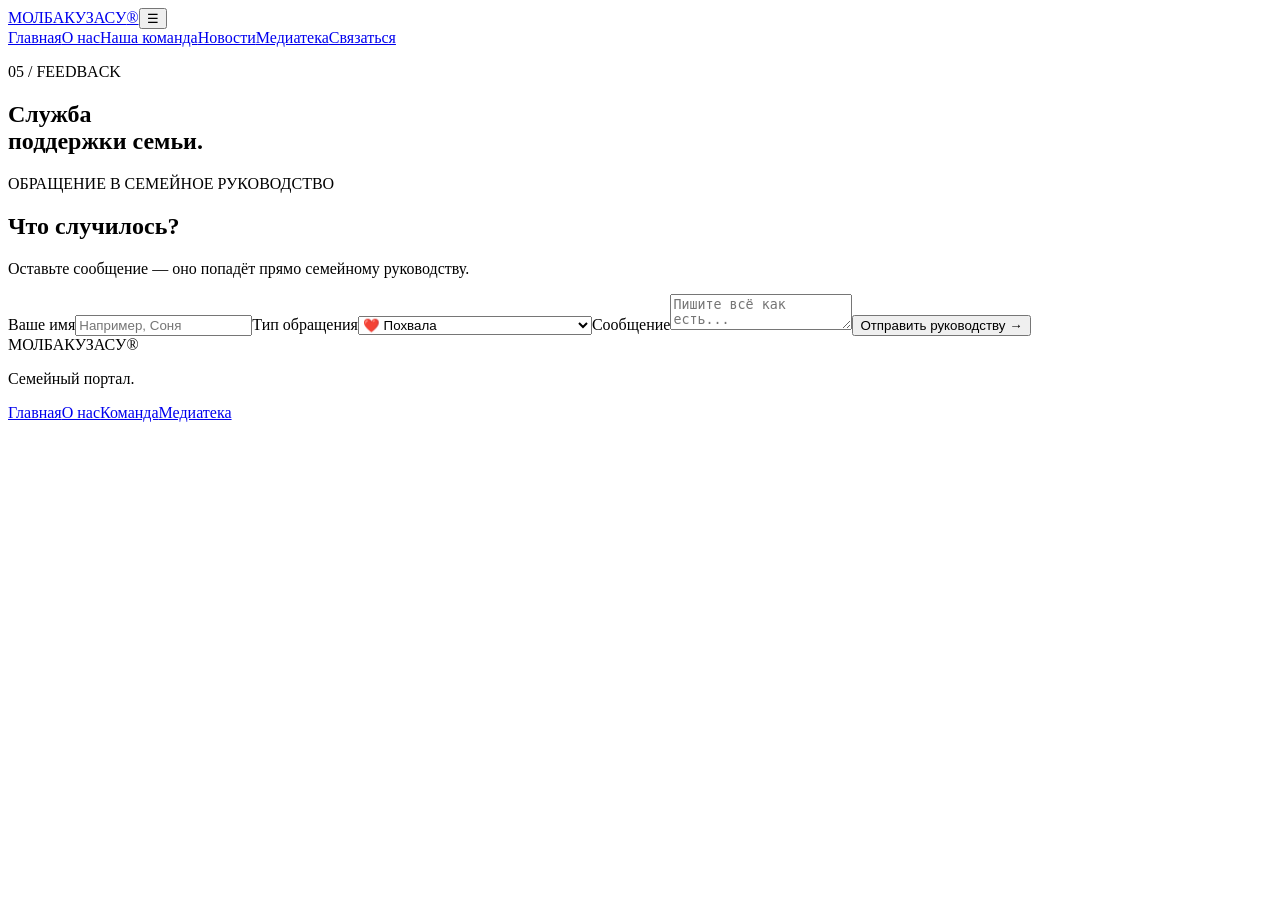
==== contacts.html @ fbbb7d08 "Add files via upload" ====
<!doctype html><html lang="ru"><head><meta charset="UTF-8"><meta name="viewport" content="width=device-width,initial-scale=1,viewport-fit=cover"><title>Обратная связь — МолБаКуЗаСу</title><link rel="stylesheet" href="css/style.css"></head><body>
<header class="header"><a class="logo" href="index.html">МОЛБАКУЗАСУ<span>®</span></a><button class="menu-btn" type="button" aria-label="Открыть меню" aria-expanded="false">☰</button><nav class="nav"><a href="index.html">Главная</a><a href="about.html">О нас</a><a href="team.html">Наша команда</a><a href="news.html">Новости</a><a href="gallery.html">Медиатека</a><a class="nav-cta active" href="contacts.html">Связаться</a></nav></header>
<section class="page-hero"><p class="eyebrow">05 / FEEDBACK</p><h1>Служба<br>поддержки семьи.</h1></section>
<section class="page-content"><div class="form-wrap"><p class="eyebrow">ОБРАЩЕНИЕ В СЕМЕЙНОЕ РУКОВОДСТВО</p><h2>Что случилось?</h2><p class="form-explainer">Оставьте сообщение — оно попадёт прямо семейному руководству.</p><form class="form" id="feedbackForm"><input type="hidden" name="subject" value="Новое сообщение с семейного сайта"><label>Ваше имя<input required name="name" maxlength="80" placeholder="Например, Соня"></label><label>Тип обращения<select name="type"><option>❤️ Похвала</option><option>😡 Жалоба</option><option>💡 Предложение</option><option>😂 Просто хотел(а) что-то сказать</option></select></label><label>Сообщение<textarea required maxlength="2000" name="message" placeholder="Пишите всё как есть..."></textarea></label><button class="button button-dark" type="submit">Отправить руководству →</button></form><div class="form-status" id="formStatus" aria-live="polite"></div></div></section>
<footer class="footer"><div><div class="logo">МОЛБАКУЗАСУ<span>®</span></div><p>Семейный портал.</p></div><div class="footer-links"><a href="index.html">Главная</a><a href="about.html">О нас</a><a href="team.html">Команда</a><a href="gallery.html">Медиатека</a></div></footer><script src="js/site-config.js"></script><script src="js/script.js"></script></body></html>
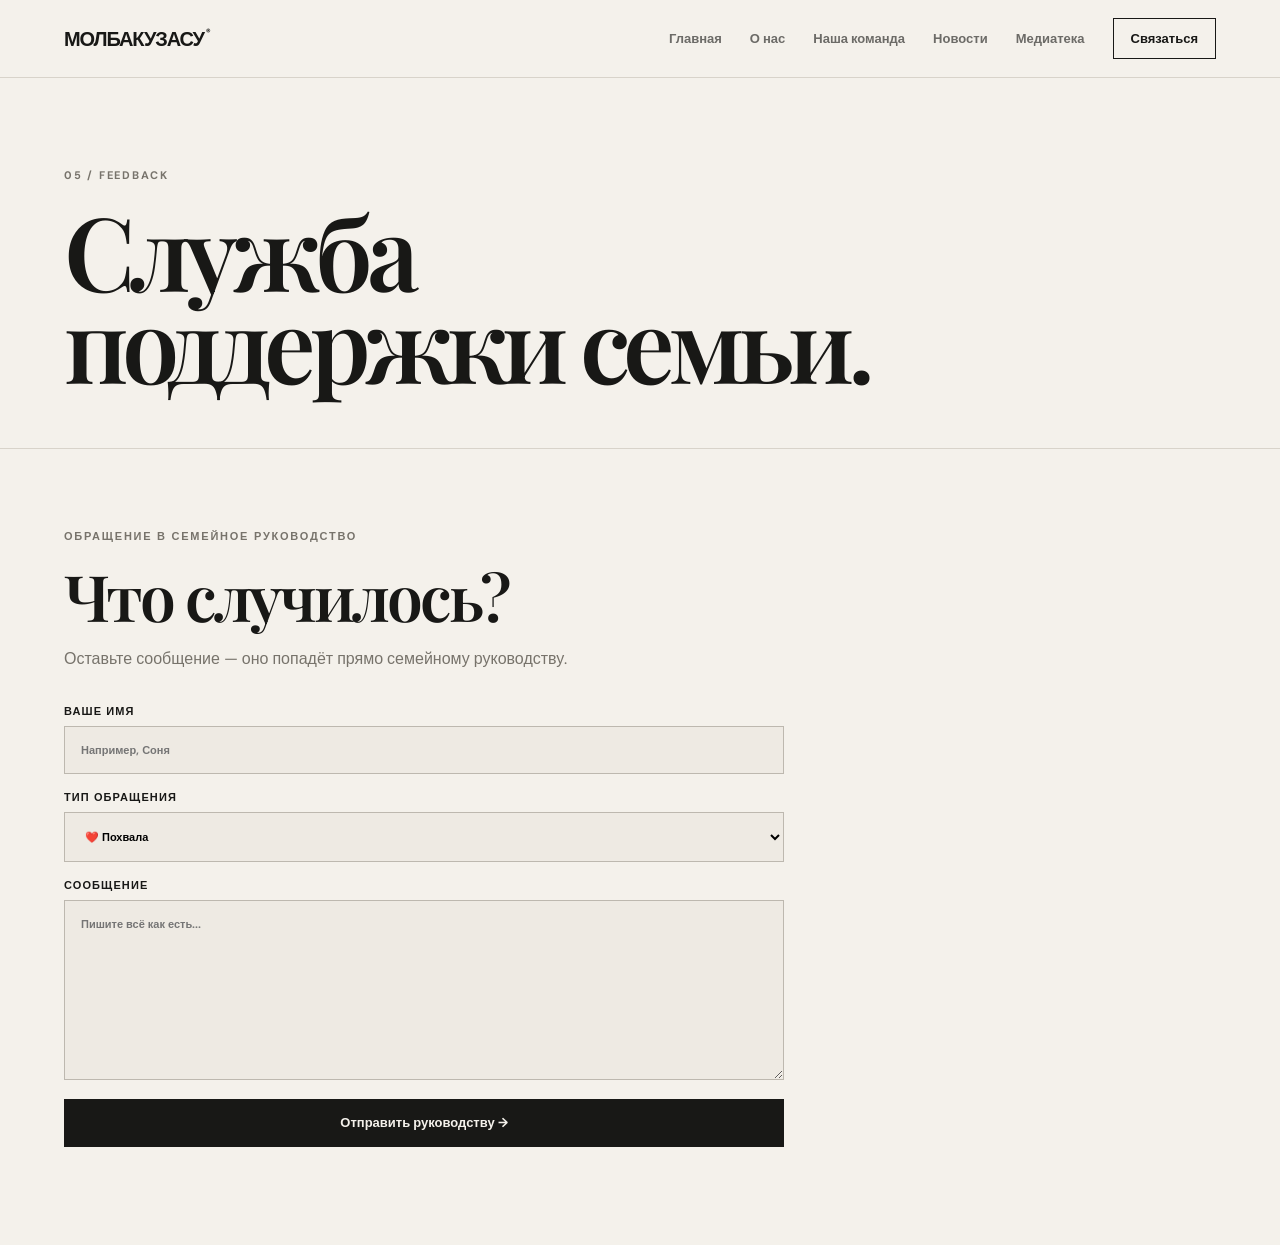
==== commit 99f40dc6: "Update contacts.html" ====
--- a/contacts.html
+++ b/contacts.html
@@ -1,5 +1,146 @@
-<!doctype html><html lang="ru"><head><meta charset="UTF-8"><meta name="viewport" content="width=device-width,initial-scale=1,viewport-fit=cover"><title>Обратная связь — МолБаКуЗаСу</title><link rel="stylesheet" href="css/style.css"></head><body>
-<header class="header"><a class="logo" href="index.html">МОЛБАКУЗАСУ<span>®</span></a><button class="menu-btn" type="button" aria-label="Открыть меню" aria-expanded="false">☰</button><nav class="nav"><a href="index.html">Главная</a><a href="about.html">О нас</a><a href="team.html">Наша команда</a><a href="news.html">Новости</a><a href="gallery.html">Медиатека</a><a class="nav-cta active" href="contacts.html">Связаться</a></nav></header>
-<section class="page-hero"><p class="eyebrow">05 / FEEDBACK</p><h1>Служба<br>поддержки семьи.</h1></section>
-<section class="page-content"><div class="form-wrap"><p class="eyebrow">ОБРАЩЕНИЕ В СЕМЕЙНОЕ РУКОВОДСТВО</p><h2>Что случилось?</h2><p class="form-explainer">Оставьте сообщение — оно попадёт прямо семейному руководству.</p><form class="form" id="feedbackForm"><input type="hidden" name="subject" value="Новое сообщение с семейного сайта"><label>Ваше имя<input required name="name" maxlength="80" placeholder="Например, Соня"></label><label>Тип обращения<select name="type"><option>❤️ Похвала</option><option>😡 Жалоба</option><option>💡 Предложение</option><option>😂 Просто хотел(а) что-то сказать</option></select></label><label>Сообщение<textarea required maxlength="2000" name="message" placeholder="Пишите всё как есть..."></textarea></label><button class="button button-dark" type="submit">Отправить руководству →</button></form><div class="form-status" id="formStatus" aria-live="polite"></div></div></section>
-<footer class="footer"><div><div class="logo">МОЛБАКУЗАСУ<span>®</span></div><p>Семейный портал.</p></div><div class="footer-links"><a href="index.html">Главная</a><a href="about.html">О нас</a><a href="team.html">Команда</a><a href="gallery.html">Медиатека</a></div></footer><script src="js/site-config.js"></script><script src="js/script.js"></script></body></html>
+<!doctype html>
+<html lang="ru">
+
+<head>
+  <meta charset="UTF-8">
+
+  <meta
+    name="viewport"
+    content="width=device-width, initial-scale=1, viewport-fit=cover"
+  >
+
+  <title>Обратная связь — МолБаКуЗаСу</title>
+
+  <link rel="stylesheet" href="css/style.css?v=4">
+</head>
+
+<body>
+
+  <header class="header">
+
+    <a class="logo" href="index.html">
+      МОЛБАКУЗАСУ<span>®</span>
+    </a>
+
+    <button
+      class="menu-btn"
+      type="button"
+      aria-label="Открыть меню"
+      aria-expanded="false"
+    >
+      ☰
+    </button>
+
+    <nav class="nav">
+      <a href="index.html">Главная</a>
+      <a href="about.html">О нас</a>
+      <a href="team.html">Наша команда</a>
+      <a href="news.html">Новости</a>
+      <a href="gallery.html">Медиатека</a>
+      <a class="nav-cta active" href="contacts.html">Связаться</a>
+    </nav>
+
+  </header>
+
+
+  <section class="page-hero">
+
+    <p class="eyebrow">05 / FEEDBACK</p>
+
+    <h1>
+      Служба<br>
+      поддержки семьи.
+    </h1>
+
+  </section>
+
+
+  <section class="page-content">
+
+    <div class="form-wrap">
+
+      <p class="eyebrow">
+        ОБРАЩЕНИЕ В СЕМЕЙНОЕ РУКОВОДСТВО
+      </p>
+
+      <h2>Что случилось?</h2>
+
+      <p class="form-explainer">
+        Оставьте сообщение — оно попадёт прямо семейному руководству.
+      </p>
+
+
+      <form
+        class="form"
+        id="feedbackForm"
+        action="https://formspree.io/f/xqpzwjao"
+        method="POST"
+      >
+
+        <input
+          type="hidden"
+          name="subject"
+          value="Новое сообщение с семейного сайта МолБаКуЗаСу"
+        >
+
+
+        <label>
+          Ваше имя
+
+          <input
+            required
+            name="name"
+            maxlength="80"
+            placeholder="Например, Соня"
+          >
+        </label>
+
+
+        <label>
+          Тип обращения
+
+          <select name="type">
+
+            <option>❤️ Похвала</option>
+
+            <option>😡 Жалоба</option>
+
+            <option>💡 Предложение</option>
+
+            <option>
+              😂 Просто хотел(а) что-то сказать
+            </option>
+
+          </select>
+        </label>
+
+
+        <label>
+          Сообщение
+
+          <textarea
+            required
+            maxlength="2000"
+            name="message"
+            placeholder="Пишите всё как есть..."
+          ></textarea>
+        </label>
+
+
+        <button
+          class="button button-dark"
+          type="submit"
+        >
+          Отправить руководству →
+        </button>
+
+      </form>
+
+
+      <div
+        class="form-status"
+        id="formStatus"
+        aria-live="polite"
+      ></div>
+
+    </div>
--- a/css/style.css
+++ b/css/style.css
@@ -0,0 +1,66 @@
+@import url('https://fonts.googleapis.com/css2?family=DM+Sans:wght@400;500;600;700;800&family=Playfair+Display:ital,wght@0,500;0,600;0,700;1,500&display=swap');
+
+:root{--bg:#f4f1eb;--ink:#181816;--muted:#77736b;--line:#d8d3ca;--soft:#e6e1d8;--sand:#c9c0b0;--dark:#181816}
+*{box-sizing:border-box}html{scroll-behavior:smooth;-webkit-text-size-adjust:100%}body{margin:0;background:var(--bg);color:var(--ink);font-family:"DM Sans",sans-serif;overflow-x:hidden}img{display:block;max-width:100%}a{color:inherit;text-decoration:none}button,input,select,textarea{font:inherit}button:disabled{opacity:.55;cursor:not-allowed}
+
+.header{height:78px;padding:0 5vw;display:flex;align-items:center;justify-content:space-between;border-bottom:1px solid var(--line);background:rgba(244,241,235,.97);position:sticky;top:0;z-index:50;backdrop-filter:blur(10px)}
+.logo{font-size:20px;font-weight:800;letter-spacing:-.055em;white-space:nowrap}.logo span{font-size:9px;vertical-align:top;margin-left:2px}.nav{display:flex;gap:28px;align-items:center;font-size:13px;font-weight:600}.nav a{opacity:.62}.nav a:hover,.nav a.active{opacity:1}.nav-cta{border:1px solid var(--ink)!important;padding:11px 17px;opacity:1!important}.menu-btn{display:none;background:none;border:0;color:inherit;font-size:27px;line-height:1;padding:9px;margin-right:-9px;cursor:pointer}
+
+.hero{min-height:calc(100dvh - 78px);display:grid;grid-template-columns:1fr 1fr;padding:5vw;gap:6vw;align-items:center}.eyebrow{font-size:11px;letter-spacing:.16em;font-weight:700;margin:0 0 22px;text-transform:uppercase;color:var(--muted)}.hero h1{font:600 clamp(46px,5.9vw,86px)/.94 "Playfair Display",serif;letter-spacing:-.052em;margin:0 0 30px;overflow-wrap:anywhere}.hero h1 em{font-weight:500}.lead{font-size:18px;line-height:1.6;max-width:590px;color:#5d5a54}.hero-actions{display:flex;gap:12px;margin-top:34px;flex-wrap:wrap}.button{display:inline-flex;align-items:center;justify-content:center;min-height:48px;padding:14px 21px;font-weight:700;font-size:13px;border:1px solid var(--ink);text-align:center}.button-dark{background:var(--ink);color:var(--bg)}.button-light{background:transparent}.hero-photo{aspect-ratio:1/1.08;position:relative;overflow:hidden;background:#d7d0c4}.hero-photo img{width:100%;height:100%;object-fit:cover;position:absolute;inset:0;z-index:2}.placeholder-text{font:600 clamp(35px,5vw,72px)/.85 "Playfair Display",serif;padding:10%;opacity:.35}.photo-label{position:absolute;z-index:3;bottom:20px;left:20px;background:var(--bg);padding:8px 11px;font-size:9px;font-weight:800;letter-spacing:.13em}
+
+.ticker{min-height:55px;border-block:1px solid var(--line);display:flex;gap:18px;justify-content:space-around;align-items:center;font-size:10px;font-weight:800;letter-spacing:.15em;white-space:nowrap;padding:0 5vw}.ticker span{font-size:14px}
+.section{padding:110px 5vw}.intro{display:grid;grid-template-columns:1fr 1fr;gap:10vw}.section h2,.page-content h2{font:600 clamp(38px,5vw,68px)/.98 "Playfair Display",serif;letter-spacing:-.045em;margin:0}.intro-text{max-width:540px;padding-top:35px}.intro-text p{font-size:19px;line-height:1.65;color:#5d5a54}.text-link{display:inline-block;margin-top:20px;font-size:13px;font-weight:800;border-bottom:1px solid;padding-bottom:4px}.stats{padding-top:0;display:grid;grid-template-columns:repeat(3,1fr);gap:1px}.stat{border-top:1px solid #bdb8af;padding:28px 0;display:flex;flex-direction:column;gap:7px}.stat strong{font:600 58px "Playfair Display",serif}.stat span{font-size:12px;text-transform:uppercase;letter-spacing:.08em;color:var(--muted)}
+
+.news-preview{background:var(--dark);color:var(--bg)}.section-heading{display:flex;justify-content:space-between;align-items:flex-end;margin-bottom:55px;gap:30px}.section-heading .eyebrow{color:#8e8981}.news-preview .section-heading .eyebrow{color:#aaa69e}.news-grid{display:grid;grid-template-columns:1.4fr 1fr;gap:1px;background:#494842}.news-card{background:var(--dark);border:1px solid #494842;min-height:370px;padding:40px;display:flex;flex-direction:column;align-items:flex-start}.news-card.featured{background:#24241f}.news-number{font:500 50px "Playfair Display",serif;opacity:.35}.news-type{font-size:10px;letter-spacing:.15em;font-weight:800;color:#aaa69e}.news-card h3{font:500 38px/1.05 "Playfair Display",serif;margin:20px 0 12px}.news-card p:not(.news-type){color:#aaa69e;line-height:1.5;max-width:430px}.news-card a{margin-top:auto;font-size:12px;font-weight:800;border-bottom:1px solid}
+
+.team-preview{background:var(--soft)}.people-mini{display:grid;grid-template-columns:repeat(6,1fr);gap:14px}.person-mini{min-width:0;background:var(--bg);padding:15px}.person-mini span{display:block;font-weight:800;margin-top:14px}.person-mini small{display:block;color:var(--muted);margin-top:4px;font-size:11px;line-height:1.35}.avatar{aspect-ratio:1;background:#cbc4b7;display:grid;place-items:center;font:500 55px "Playfair Display",serif;position:relative;overflow:hidden}.avatar img{position:absolute;inset:0;width:100%;height:100%;object-fit:cover;z-index:2}
+.manifesto{text-align:center}.manifesto blockquote{font:500 clamp(40px,6vw,78px)/1.02 "Playfair Display",serif;letter-spacing:-.04em;margin:0 auto;max-width:1000px}.signature{color:var(--muted);margin-top:25px;font-size:13px}.contact-strip{padding:80px 5vw;background:var(--sand);display:flex;align-items:center;justify-content:space-between;gap:30px}.contact-strip h2{font:600 clamp(42px,5vw,65px)/.95 "Playfair Display",serif;margin:0}
+
+.footer{padding:60px 5vw 30px;display:grid;grid-template-columns:1fr 1fr auto;gap:30px;align-items:end;border-top:1px solid var(--line)}.footer p{color:var(--muted);font-size:12px}.footer-links{display:flex;flex-wrap:wrap;gap:18px;font-size:12px;font-weight:700}.copyright{text-align:right}
+
+.page-hero{padding:90px 5vw 60px;border-bottom:1px solid var(--line)}.page-hero h1{font:600 clamp(55px,8vw,110px)/.9 "Playfair Display",serif;letter-spacing:-.06em;margin:0;max-width:1050px;overflow-wrap:anywhere}.page-content{padding:80px 5vw}.family-grid{display:grid;grid-template-columns:repeat(3,1fr);gap:22px}.family-card{min-width:0;background:var(--soft);padding:15px}.family-card.highlight-card,.family-card.junior-card{background:var(--soft)}.family-card .portrait{aspect-ratio:4/5;background:#c9c1b4;display:grid;place-items:center;font:50px "Playfair Display",serif;position:relative;overflow:hidden}.family-card .portrait img{position:absolute;inset:0;width:100%;height:100%;object-fit:cover;z-index:2}.family-card .portrait span{position:relative;z-index:1}.family-card h3{margin:18px 0 4px;font:500 28px "Playfair Display",serif}.family-card p{font-size:12px;color:var(--muted);line-height:1.45;overflow-wrap:anywhere}
+.timeline{border-left:1px solid #bdb8af;padding-left:30px;max-width:850px}.timeline-item{padding:0 0 50px;position:relative}.timeline-item:before{content:"";position:absolute;left:-35px;top:4px;width:9px;height:9px;background:var(--ink)}.timeline-item strong{font:500 28px "Playfair Display",serif}.timeline-item p{color:#666;line-height:1.6}
+
+.section-note{max-width:700px;color:var(--muted);font-size:14px;line-height:1.65;margin:-28px 0 42px}.events-list{display:grid;grid-template-columns:repeat(2,minmax(0,1fr));gap:20px}.event-card{background:var(--soft);display:grid;grid-template-columns:minmax(180px,.85fr) 1.15fr;min-height:340px;overflow:hidden}.content-cover{min-height:220px;position:relative;overflow:hidden;background:#cfc6b9}.content-cover-fallback{position:absolute;inset:0;display:grid;place-items:center;font:600 34px "Playfair Display",serif;letter-spacing:.04em;color:rgba(24,24,22,.24)}.content-cover-image{position:absolute;inset:0;width:100%;height:100%;object-fit:cover;z-index:2}.event-card-copy{padding:30px;display:flex;flex-direction:column;align-items:flex-start}.event-card-top{width:100%;display:flex;justify-content:space-between;gap:15px;color:var(--muted);font-size:11px;font-weight:800;letter-spacing:.08em}.event-card-copy .news-type{color:var(--muted);margin:45px 0 0}.event-card h3{font:500 34px/1.05 "Playfair Display",serif;margin:15px 0 12px}.event-card-copy>p:not(.news-type){color:#625e57;line-height:1.55;font-size:14px}.event-card-copy strong{margin-top:auto;font-size:12px;border-bottom:1px solid;padding-bottom:3px}
+
+.birthday-section{background:#e1dbd1}.birthday-layout{display:grid;grid-template-columns:.85fr 1.15fr;gap:7vw;align-items:start}.birthday-photo{aspect-ratio:4/5;position:relative;overflow:hidden;background:#bfb6a8}.birthday-photo img{position:absolute;inset:0;width:100%;height:100%;object-fit:cover;z-index:2}.birthday-photo-fallback{position:absolute;inset:0;display:grid;place-items:center;text-align:center;font:600 clamp(38px,5vw,68px)/.9 "Playfair Display",serif;color:rgba(24,24,22,.28)}.birthday-copy>p{color:#625e57;line-height:1.65;max-width:590px}.birthday-table-wrap{overflow:hidden;border-top:1px solid #aaa398;margin-top:35px}.birthday-table{width:100%;border-collapse:collapse;font-size:14px}.birthday-table th,.birthday-table td{padding:14px 4px;text-align:left;border-bottom:1px solid #c0b9af}.birthday-table th{font-size:10px;letter-spacing:.12em;text-transform:uppercase;color:var(--muted)}.birthday-table td:last-child,.birthday-table th:last-child{text-align:right}.birthday-table td:first-child{font-weight:700}
+
+.gallery-grid{display:grid;grid-template-columns:repeat(2,minmax(0,1fr));gap:20px}.album-rich{min-height:420px;background:var(--soft);padding:0;display:grid;grid-template-columns:1.1fr .9fr;overflow:hidden}.album-rich:nth-child(2n){background:#ded8ce}.album-rich .content-cover{height:100%;min-height:420px}.album-copy{padding:28px;display:flex;flex-direction:column;align-items:flex-start}.album-copy p{font-size:10px;text-transform:uppercase;letter-spacing:.12em;color:var(--muted);margin:0 0 50px}.album-copy h3{font:500 36px/1.02 "Playfair Display",serif;margin:0 0 12px}.album-copy span{font-size:13px;color:var(--muted);line-height:1.5}.album-copy strong{font-size:12px;margin-top:auto;border-bottom:1px solid;padding-bottom:3px}
+
+.detail-page{padding:80px 5vw 100px;min-height:70vh}.back{display:inline-block;margin-bottom:45px;font-size:12px;font-weight:800}.detail-title{font:600 clamp(48px,8vw,100px)/.92 "Playfair Display",serif;letter-spacing:-.055em;margin:0 0 25px;max-width:1100px;overflow-wrap:anywhere}.detail-lead{font-size:18px;line-height:1.65;color:#625e57;max-width:760px;margin:0 0 55px}.photo-grid{columns:3 280px;column-gap:14px}.photo-tile{break-inside:avoid;margin:0 0 14px;background:#ddd5ca;overflow:hidden}.photo-tile img{width:100%;height:auto}
+
+.form-wrap{max-width:720px}.form-wrap h2{margin-bottom:18px}.form-explainer{color:var(--muted);line-height:1.6}.form{display:grid;gap:16px;margin-top:32px}.form label{font-size:11px;font-weight:800;text-transform:uppercase;letter-spacing:.1em}.form input,.form select,.form textarea{width:100%;min-width:0;border:1px solid #bdb8af;background:#eeeae3;padding:16px;margin-top:8px;border-radius:0}.form textarea{min-height:180px;resize:vertical}.form button{border:0;cursor:pointer}.form-status{margin-top:18px;padding:0;font-size:13px;font-weight:700}.form-status.success-mode,.form-status.error-mode{padding:16px}.form-status.success-mode{background:#d5ddce}.form-status.error-mode{background:#ead0ca}
+
+.empty-state{padding:28px;border:1px solid var(--line);color:var(--muted)}
+
+@media(max-width:1100px){.people-mini{grid-template-columns:repeat(3,1fr)}.event-card{grid-template-columns:1fr}.event-card .content-cover{aspect-ratio:16/10}.album-rich{grid-template-columns:1fr}.album-rich .content-cover{min-height:300px;aspect-ratio:16/10}.album-copy{min-height:250px}.family-grid{grid-template-columns:repeat(2,1fr)}}
+
+@media(max-width:800px){
+  .header{height:64px;padding-left:max(5vw,env(safe-area-inset-left));padding-right:max(5vw,env(safe-area-inset-right))}.logo{font-size:17px}.menu-btn{display:block}.nav{display:none;position:absolute;top:64px;left:0;right:0;max-height:calc(100dvh - 64px);overflow-y:auto;background:var(--bg);border-bottom:1px solid var(--line);padding:20px max(5vw,env(safe-area-inset-right)) calc(24px + env(safe-area-inset-bottom)) max(5vw,env(safe-area-inset-left));flex-direction:column;gap:0;align-items:stretch;box-shadow:0 14px 28px rgba(24,24,22,.08)}.nav.open{display:flex}.nav a{width:100%;padding:15px 0;border-bottom:1px solid #ded9d1;font-size:15px;opacity:1}.nav .nav-cta{margin-top:14px;padding:14px 16px;text-align:center;border-bottom:1px solid var(--ink)!important}body.menu-open{overflow:hidden}
+  .hero{grid-template-columns:1fr;gap:30px;padding:24px 5vw 52px;min-height:auto}.hero-photo{order:-1;aspect-ratio:4/3}.hero h1{font-size:clamp(40px,11.7vw,64px);line-height:.96;margin-bottom:22px}.lead{font-size:16px;line-height:1.55}.hero-actions{margin-top:25px}.hero-actions .button{flex:1 1 220px}
+  .ticker{height:auto;min-height:0;white-space:normal;flex-wrap:wrap;justify-content:center;gap:9px 12px;padding:16px 5vw;line-height:1.2}.ticker div{white-space:nowrap}.ticker span{font-size:10px}
+  .section{padding:72px 5vw}.intro{grid-template-columns:1fr;gap:28px}.intro-text{padding-top:0}.stats{grid-template-columns:1fr}.news-grid{grid-template-columns:1fr}.people-mini{grid-template-columns:repeat(2,1fr)}.section-heading,.contact-strip{align-items:flex-start;flex-direction:column}.section-heading{margin-bottom:34px}.news-card{min-height:330px;padding:30px}.news-card h3{font-size:34px}.contact-strip{padding:60px 5vw}.footer{grid-template-columns:1fr;padding-top:44px}.copyright{text-align:left}.page-hero{padding:54px 5vw 44px}.page-hero h1{font-size:clamp(46px,13.5vw,76px);line-height:.94}.page-content{padding:55px 5vw}.family-grid{grid-template-columns:1fr 1fr;gap:12px}.family-card{padding:10px}.family-card h3{font-size:23px;margin-top:13px}.family-card p{font-size:10px}.manifesto blockquote{font-size:clamp(38px,11vw,62px)}
+  .events-list,.gallery-grid{grid-template-columns:1fr}.birthday-layout{grid-template-columns:1fr;gap:38px}.birthday-photo{aspect-ratio:16/10;max-height:420px}.detail-page{padding:50px 5vw 75px}.detail-lead{font-size:16px}.photo-grid{columns:2 150px;column-gap:8px}.photo-tile{margin-bottom:8px}.section-note{margin-top:-18px}.event-card-copy .news-type{margin-top:28px}
+}
+
+@media(max-width:520px){
+  .logo{font-size:15.5px}.eyebrow{font-size:9.5px;margin-bottom:16px}.hero{padding-top:18px}.hero-photo{aspect-ratio:1/1}.photo-label{left:12px;bottom:12px;max-width:calc(100% - 24px);font-size:7.5px}.placeholder-text{font-size:clamp(31px,11vw,48px)}.hero h1{font-size:clamp(38px,11.5vw,54px);letter-spacing:-.045em}.button{width:100%}.section h2,.page-content h2{font-size:clamp(34px,10.5vw,48px)}.people-mini{grid-template-columns:1fr 1fr;gap:9px}.person-mini{padding:9px}.avatar{font-size:42px}.person-mini span{font-size:14px;margin-top:10px}.person-mini small{font-size:9.5px}.family-grid{grid-template-columns:1fr 1fr;gap:8px}.family-card{padding:8px}.family-card h3{font-size:21px}.family-card p{font-size:9px}.news-card{padding:24px}.news-card h3{font-size:31px}.event-card-copy{padding:23px}.event-card h3{font-size:31px}.album-copy{padding:23px;min-height:230px}.album-copy h3{font-size:32px}.album-copy p{margin-bottom:32px}.birthday-table{font-size:13px}.birthday-table th,.birthday-table td{padding:12px 2px}.photo-grid{columns:2 125px}.footer{gap:20px}.footer-links{gap:12px 16px}.page-hero h1{overflow-wrap:normal;word-break:normal}.detail-title{font-size:clamp(42px,13vw,62px)}
+}
+
+/* ===== ABOUT / FAMILY STORY ===== */
+.about-hero{position:relative}.about-hero-note{max-width:620px;margin:32px 0 0;color:var(--muted);font-size:16px;line-height:1.65}
+.family-story-section{padding:95px 5vw 110px;background:#1c1c19;color:var(--bg)}.family-story-head{display:grid;grid-template-columns:1fr .8fr;gap:8vw;align-items:end;margin-bottom:70px}.family-story-head h2,.principles-title h2{font:600 clamp(40px,5vw,68px)/.98 "Playfair Display",serif;letter-spacing:-.045em;margin:0}.family-story-head>p{color:#aaa69e;line-height:1.65;max-width:540px;margin:0}.family-story-section .eyebrow{color:#aaa69e}
+.story-chapter{display:grid;grid-template-columns:70px minmax(300px,.9fr) minmax(320px,1.1fr);gap:35px;align-items:center;padding:54px 0;border-top:1px solid #494842}.story-chapter.reverse .story-visual{order:3}.story-chapter.reverse .story-copy{order:2}.story-number{font:500 42px "Playfair Display",serif;color:#77736b;align-self:start;padding-top:6px}.story-visual{min-height:310px;background:#262621;border:1px solid #494842;display:flex;align-items:center;justify-content:center;padding:34px;overflow:hidden}.story-copy{max-width:580px}.story-kicker{font-size:10px;letter-spacing:.16em;font-weight:800;color:#aaa69e;margin:0 0 15px}.story-copy h3{font:500 clamp(32px,4vw,50px)/1.02 "Playfair Display",serif;margin:0 0 18px}.story-copy>p:last-child{color:#b8b4ac;line-height:1.65;font-size:15px;margin:0}
+
+.stick-family,.stick-two-couples,.stick-generation,.stick-kids,.stick-couple,.stick-arrival{display:flex;align-items:flex-end;justify-content:center}.stick-family{gap:34px}.stick-kids{gap:22px}.stick-two-couples{gap:45px;flex-wrap:wrap}.stick-couple{gap:13px;align-items:center}.stick-couple b{font:500 28px "Playfair Display",serif;color:#77736b;padding-bottom:28px}.stick-couple.centered{justify-content:center}.stick-generation{gap:22px;flex-wrap:wrap}.stick-arrival{gap:18px;margin-top:25px;flex-wrap:wrap}.stick-divider{width:55px;height:1px;background:#77736b;align-self:center;position:relative}.stick-divider:after{content:"";width:1px;height:44px;background:#77736b;position:absolute;right:0;top:0}.stick-member{display:flex;flex-direction:column;align-items:center;gap:10px;min-width:62px}.stick-member span{font-size:10px;font-weight:800;letter-spacing:.07em;text-transform:uppercase;color:#c7c2b8}.stick-person{position:relative;width:56px;height:112px;transform-origin:50% 100%}.stick-member.child .stick-person{transform:scale(.72);margin:-16px -8px}.stick-member.small .stick-person{transform:scale(.88);margin:-7px -3px}.stick-head{position:absolute;left:17px;top:0;width:23px;height:23px;border:2px solid #d7d2c8;border-radius:50%}.stick-body{position:absolute;left:27px;top:23px;width:2px;height:44px;background:#d7d2c8}.stick-arms:before,.stick-arms:after,.stick-legs:before,.stick-legs:after{content:"";position:absolute;width:2px;background:#d7d2c8;transform-origin:top}.stick-arms:before{height:36px;left:27px;top:32px;transform:rotate(58deg)}.stick-arms:after{height:36px;left:28px;top:32px;transform:rotate(-58deg)}.stick-legs:before{height:45px;left:27px;top:64px;transform:rotate(24deg)}.stick-legs:after{height:45px;left:28px;top:64px;transform:rotate(-24deg)}.stick-member.accent .stick-head{border-color:#c9c0b0}.stick-member.accent .stick-body,.stick-member.accent .stick-arms:before,.stick-member.accent .stick-arms:after,.stick-member.accent .stick-legs:before,.stick-member.accent .stick-legs:after{background:#c9c0b0}.stick-member.accent span{color:#e1d9cc}.twins-scene,.su-scene{display:flex;flex-direction:column;align-items:center;justify-content:center}.twins-scene .twins{margin-top:12px}.surprise{font:600 38px "Playfair Display",serif;color:#c9c0b0;margin:2px 0 -1px}
+
+.branches-section{background:var(--bg)}.branch-grid{display:grid;grid-template-columns:repeat(5,1fr);gap:1px;background:var(--line);border:1px solid var(--line)}.branch-card{background:var(--bg);min-height:320px;padding:30px;display:flex;flex-direction:column}.branch-card.root{background:#ddd5ca}.branch-card>span{font:500 36px "Playfair Display",serif;color:#aaa49a}.branch-card h3{font:500 31px "Playfair Display",serif;margin:auto 0 13px}.branch-card p{font-size:13px;color:#666;line-height:1.55;margin:0}
+.principles-section{padding:100px 5vw;background:#ded8ce}.principles-title{display:flex;justify-content:space-between;gap:40px;align-items:flex-end;margin-bottom:55px}.principles-grid{display:grid;grid-template-columns:repeat(2,1fr);border-top:1px solid #aaa398;border-left:1px solid #aaa398}.principle{min-height:250px;padding:34px;border-right:1px solid #aaa398;border-bottom:1px solid #aaa398}.principle>span{font-size:11px;font-weight:800;letter-spacing:.12em;color:var(--muted)}.principle h3{font:500 34px/1.05 "Playfair Display",serif;margin:45px 0 14px}.principle p{color:#666;line-height:1.55;max-width:470px;margin:0}
+
+@media(max-width:1100px){.branch-grid{grid-template-columns:repeat(2,1fr)}.branch-card:last-child{grid-column:1/-1}.story-chapter{grid-template-columns:55px 1fr 1fr;gap:24px}}
+@media(max-width:800px){.family-story-section{padding:70px 5vw 80px}.family-story-head{grid-template-columns:1fr;gap:24px;margin-bottom:45px}.story-chapter,.story-chapter.reverse{grid-template-columns:42px 1fr;gap:18px;padding:38px 0}.story-number{font-size:30px}.story-visual,.story-chapter.reverse .story-visual{grid-column:2;order:1;min-height:245px;padding:24px}.story-copy,.story-chapter.reverse .story-copy{grid-column:2;order:2}.story-copy h3{font-size:clamp(31px,9vw,44px)}.branch-grid{grid-template-columns:1fr 1fr}.branch-card{min-height:260px;padding:22px}.branch-card:last-child{grid-column:1/-1}.principles-section{padding:70px 5vw}.principles-title{display:block;margin-bottom:36px}.principles-grid{grid-template-columns:1fr}.principle{min-height:210px}.stick-two-couples{gap:28px}.stick-generation{gap:15px}}
+@media(max-width:520px){.about-hero-note{font-size:14px;margin-top:24px}.story-chapter,.story-chapter.reverse{grid-template-columns:32px minmax(0,1fr);gap:12px}.story-number{font-size:24px}.story-visual,.story-chapter.reverse .story-visual{min-height:215px;padding:18px}.story-copy,.story-chapter.reverse .story-copy{padding-right:4px}.story-copy>p:last-child{font-size:14px}.stick-family{gap:12px}.stick-divider{width:20px}.stick-kids{gap:6px}.stick-member{min-width:48px}.stick-member span{font-size:8px}.stick-two-couples{gap:20px 8px}.stick-couple{gap:5px}.stick-couple b{font-size:20px;padding-bottom:22px}.stick-generation{gap:2px}.stick-arrival{gap:2px}.branch-grid{grid-template-columns:1fr}.branch-card,.branch-card:last-child{grid-column:auto;min-height:230px}.principle{padding:25px;min-height:190px}.principle h3{font-size:30px;margin-top:34px}}
+
+/* Six-person generation in the family story */
+.stick-generation.six-kids{display:grid;grid-template-columns:repeat(3,minmax(0,1fr));gap:24px 18px;align-items:end}
+@media(max-width:680px){.stick-generation.six-kids{grid-template-columns:repeat(3,minmax(0,1fr));gap:18px 8px}.stick-generation.six-kids .stick-member span{font-size:10px}}
